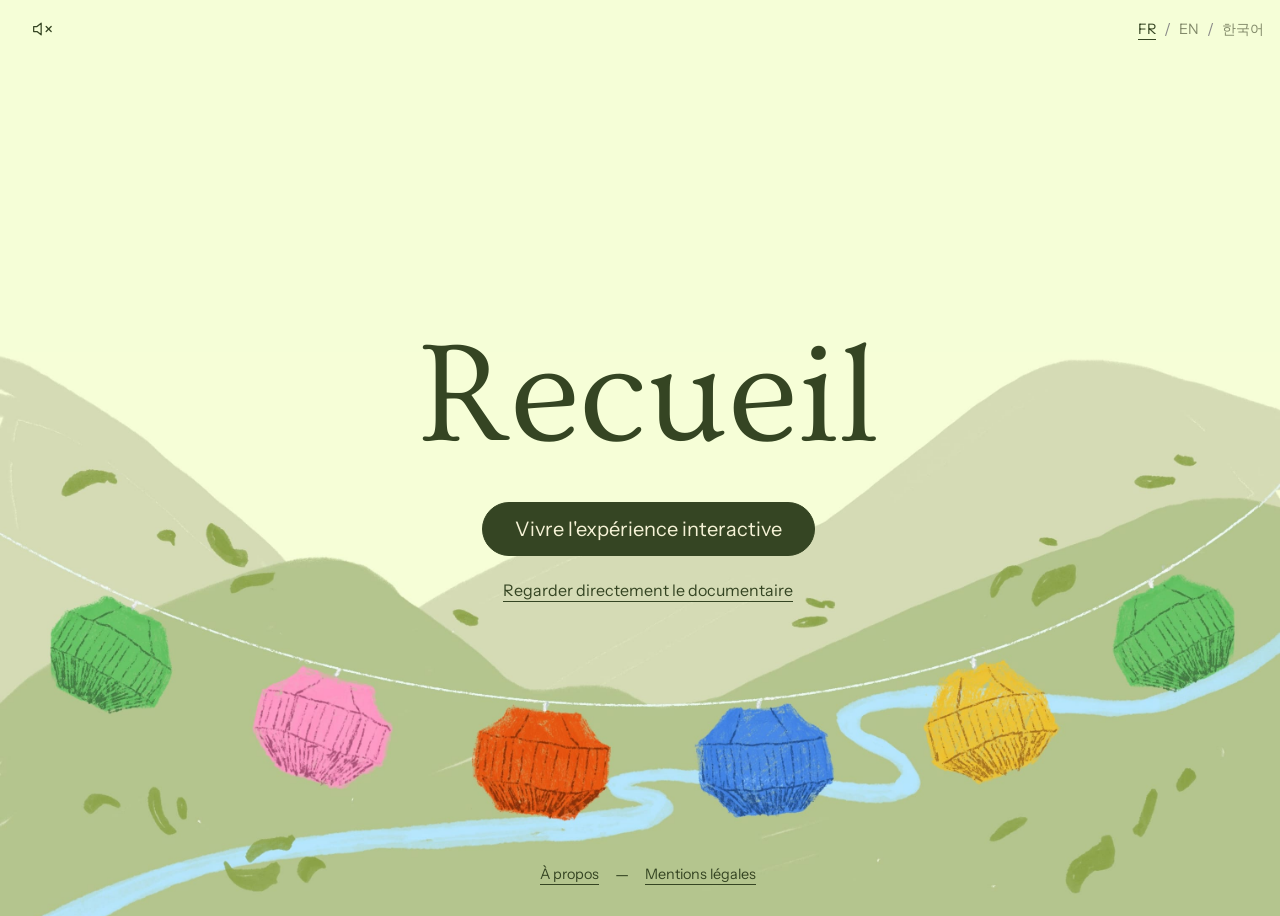
==== index.html @ cec6df80 "add player intro" ====
<!doctype html>
<html lang="en">
  <head>
    <meta charset="UTF-8" />
    <meta name="viewport" content="width=device-width, initial-scale=1.0" />
    <link rel="preconnect" href="https://fonts.googleapis.com" />
    <link rel="preconnect" href="https://fonts.gstatic.com" crossorigin />
    <link
      href="https://fonts.googleapis.com/css2?family=Gowun+Batang&family=Instrument+Sans:ital,wght@0,400..700;1,400..700&family=Ovo&display=swap"
      rel="stylesheet"
    />
    <script src="script/script.js" defer></script>
    <link rel="stylesheet" href="styles/style.css" />
    <link rel="stylesheet" href="styles/index.css" />
    <title>Recueil</title>
    <link rel="icon" type="image/x-icon" href="img/temple.png" />
  </head>
  <body>
    <header>
      <button class="son" id="btnSon">
        <svg
          width="20"
          height="20"
          viewBox="0 0 24 24"
          fill="none"
          stroke="#354523"
          stroke-width="1.5"
          stroke-linecap="round"
          stroke-linejoin="round"
        >
          <polygon points="11 5 6 9 2 9 2 15 6 15 11 19 11 5" />
          <line x1="23" y1="9" x2="17" y2="15" />
          <line x1="17" y1="9" x2="23" y2="15" />
        </svg>
      </button>
      <nav class="langues">
        <a href="#" class="actif" onclick="changerLangue('fr', this)">FR</a>
        <span>/</span>
        <a href="#" onclick="changerLangue('en', this)">EN</a>
        <span>/</span>
        <a href="#" onclick="changerLangue('kr', this)">한국어</a>
      </nav>
    </header>

    <main>
      <h1 data-traduction="titre">Recueil</h1>
      <a href="player-intro.html" data-traduction="bouton" class="btn"
        >Vivre l'expérience interactive</a
      >
      <a href="player-full.html" data-traduction="lien" class="link"
        >Regarder directement le documentaire</a
      >
    </main>

    <footer>
      <a href="a-propos.html" data-traduction="a-propos" class="link"
        >À propos</a
      >
      <span>—</span>
      <a
        href="mentions-legales.html"
        data-traduction="mentions-legales"
        class="link"
        >Mentions légales</a
      >
    </footer>
  </body>
</html>
---- styles/style.css ----
*,
*::before,
*::after {
  box-sizing: border-box;
}

html {
  margin: 0;
  padding: 0;
}

h1,
h2,
h3,
h4,
h5,
p,
a {
  margin: 0;
}

.link {
  position: relative;
  cursor: pointer;
}

.link::before,
.langues a::before {
  content: "";
  width: 100%;
  height: 1px;
  position: absolute;
  background-color: #354523;
  bottom: -2px;
  display: block;
  right: 0;
  transition: all 0.2s ease-out;
}

.link:hover {
  &::before {
    width: 0%;
    transition: all 0.2s ease-out;
  }
}

/* ── HEADER ── */
header {
  position: fixed;
  top: 0;
  width: 100%;
  display: flex;
  justify-content: space-between;
  align-items: center;
  padding: 1.2rem 1.5rem;
}

.son {
  background: none;
  background-color: transparent;
  border: none;
  cursor: pointer;
  padding: 0;
  margin: 0;
  display: flex;
  align-items: center;
  outline: none;
  appearance: none;
  -webkit-appearance: none;
  box-shadow: none;
}

.langues {
  display: flex;
  align-items: center;
  gap: 0.5rem;
}

.langues a {
  color: #828a6a;
  text-decoration: none;
  position: relative;
  font-size: 0.9rem;
}

.langues a.actif,
.langues a:hover {
  color: #354523;
  transition: all 0.2s ease-out;
}

.langues a.actif::before {
  opacity: 1;
  transition: all 0.2s ease-out;
}

.langues a:not(.actif)::before {
  opacity: 0;
  transition: all 0.2s ease-out;
}

.langues span {
  color: #888888;
}

/* ── FOOTER ── */
footer {
  position: fixed;
  bottom: 0;
  width: 100%;
  color: #354523;
  display: flex;
  justify-content: center;
  align-items: center;
  gap: 1rem;
  padding: 1rem 0;
}

footer a {
  font-family: "Instrument Sans", sans-serif;
  font-weight: 400;
  font-size: 0.9rem;
}
---- styles/index.css ----
body {
  overflow: hidden;
  background-color: #f5fed7;
  background-image: url("../img/home-bg.jpg");
  background-size: 100% auto;
  background-position: center calc(100% + 2rem);
  background-repeat: no-repeat;
  color: #354523;
  display: flex;
  flex-direction: column;
  justify-content: center;
  align-items: center;
  font-family: "Instrument Sans", sans-serif;
  height: 100vh;
  width: 100vw;
  gap: 2rem;
}

/* ── MAIN ── */
main {
  display: flex;
  flex-direction: column;
  align-items: center;
  gap: 24px;
  text-align: center;
}

h1.coreen {
  font-family: "Gowun Batang", serif;
  font-weight: 400;
  font-size: 208px;
  line-height: 100%;
  letter-spacing: 0%;
}

h1 {
  font-family: "Ovo", serif;
  font-weight: 400;
  font-size: 9rem;
}

a {
  font-family: "Instrument Sans", sans-serif;
  font-weight: 400;
  font-size: 1rem;
  text-decoration: none;
  color: inherit;
}

a.btn {
  border: 1px solid #354523;
  font-size: calc(20 / 16 * 1rem);
  border-radius: 999px;
  padding: 14px 32px;
  background-color: #354523;
  color: #f5f2d6;
}
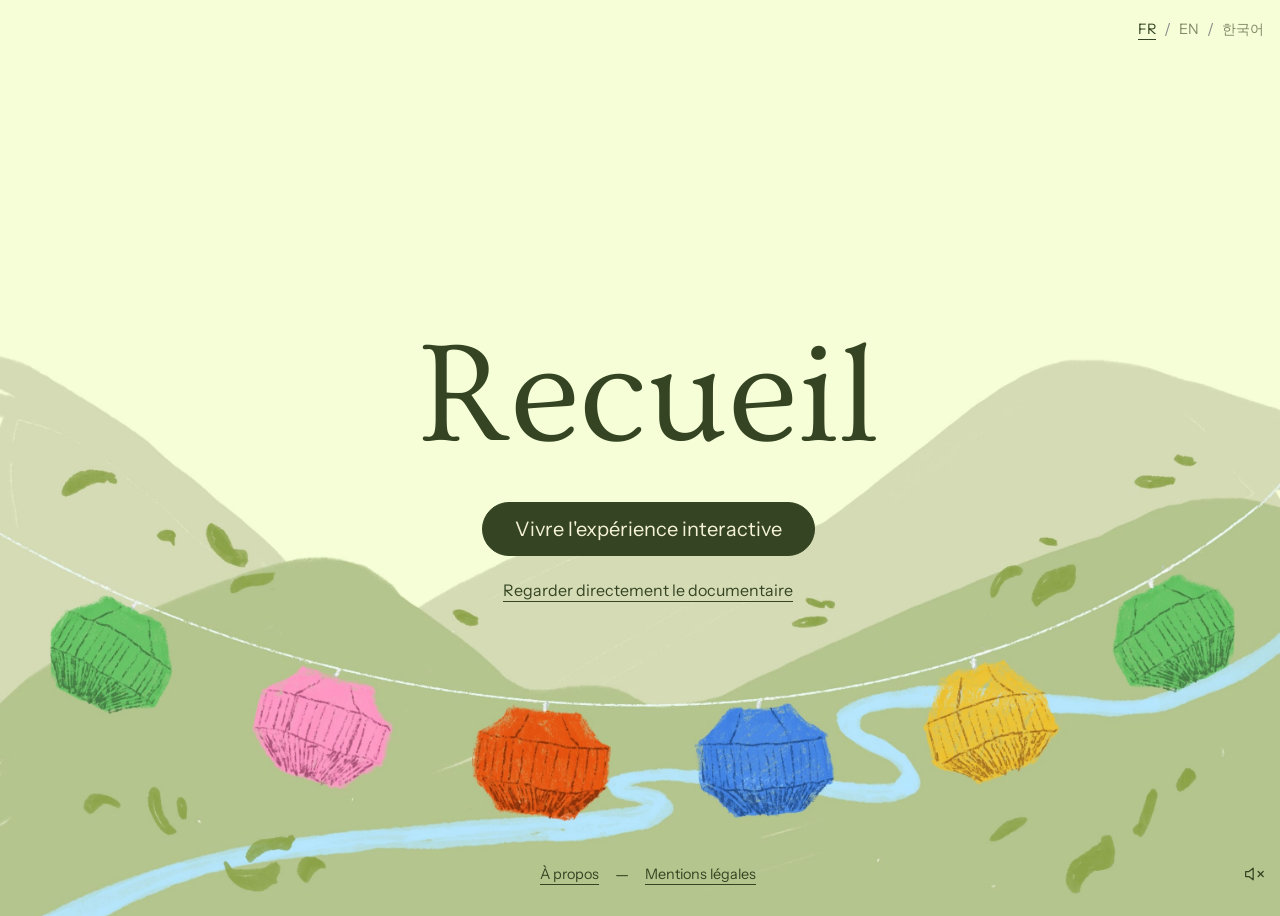
==== commit 8dcc9b75: "bouton retour player intro" ====
--- a/index.html
+++ b/index.html
@@ -17,22 +17,6 @@
   </head>
   <body>
     <header>
-      <button class="son" id="btnSon">
-        <svg
-          width="20"
-          height="20"
-          viewBox="0 0 24 24"
-          fill="none"
-          stroke="#354523"
-          stroke-width="1.5"
-          stroke-linecap="round"
-          stroke-linejoin="round"
-        >
-          <polygon points="11 5 6 9 2 9 2 15 6 15 11 19 11 5" />
-          <line x1="23" y1="9" x2="17" y2="15" />
-          <line x1="17" y1="9" x2="23" y2="15" />
-        </svg>
-      </button>
       <nav class="langues">
         <a href="#" class="actif" onclick="changerLangue('fr', this)">FR</a>
         <span>/</span>
@@ -57,12 +41,24 @@
         >À propos</a
       >
       <span>—</span>
-      <a
-        href="mentions-legales.html"
-        data-traduction="mentions-legales"
-        class="link"
-        >Mentions légales</a
-      >
-    </footer>
+      <a href="mentions-legales.html" data-traduction="mentions-legales" class="link" >Mentions légales</a>
+    <button class="son" id="btnSon">
+    <svg
+      width="20"
+      height="20"
+      viewBox="0 0 24 24"
+      fill="none"
+      stroke="#354523"
+      stroke-width="1.5"
+      stroke-linecap="round"
+      stroke-linejoin="round"
+    >
+      <polygon points="11 5 6 9 2 9 2 15 6 15 11 19 11 5" />
+      <line x1="23" y1="9" x2="17" y2="15" />
+      <line x1="17" y1="9" x2="23" y2="15" />
+    </svg>
+  </button>
+    
+  </footer>
   </body>
 </html>
--- a/styles/style.css
+++ b/styles/style.css
@@ -17,6 +17,20 @@
 p,
 a {
   margin: 0;
+}
+
+h1,
+h2,
+h3,
+h4,
+h5 {
+  font-family: "Ovo", serif;
+}
+
+body {
+  background-color: #f5fed7;
+  color: #354523;
+  font-family: "Instrument Sans", sans-serif;
 }
 
 .link {
@@ -50,7 +64,7 @@
   top: 0;
   width: 100%;
   display: flex;
-  justify-content: space-between;
+  justify-content: flex-end;
   align-items: center;
   padding: 1.2rem 1.5rem;
 }
@@ -68,6 +82,9 @@
   appearance: none;
   -webkit-appearance: none;
   box-shadow: none;
+  position: absolute;
+  bottom: 1rem;
+  right: 1.5rem;
 }
 
 .langues {
@@ -112,8 +129,8 @@
   display: flex;
   justify-content: center;
   align-items: center;
-  gap: 1rem;
-  padding: 1rem 0;
+  gap: 1rem; 
+  padding: 1rem 1.5rem;
 }
 
 footer a {
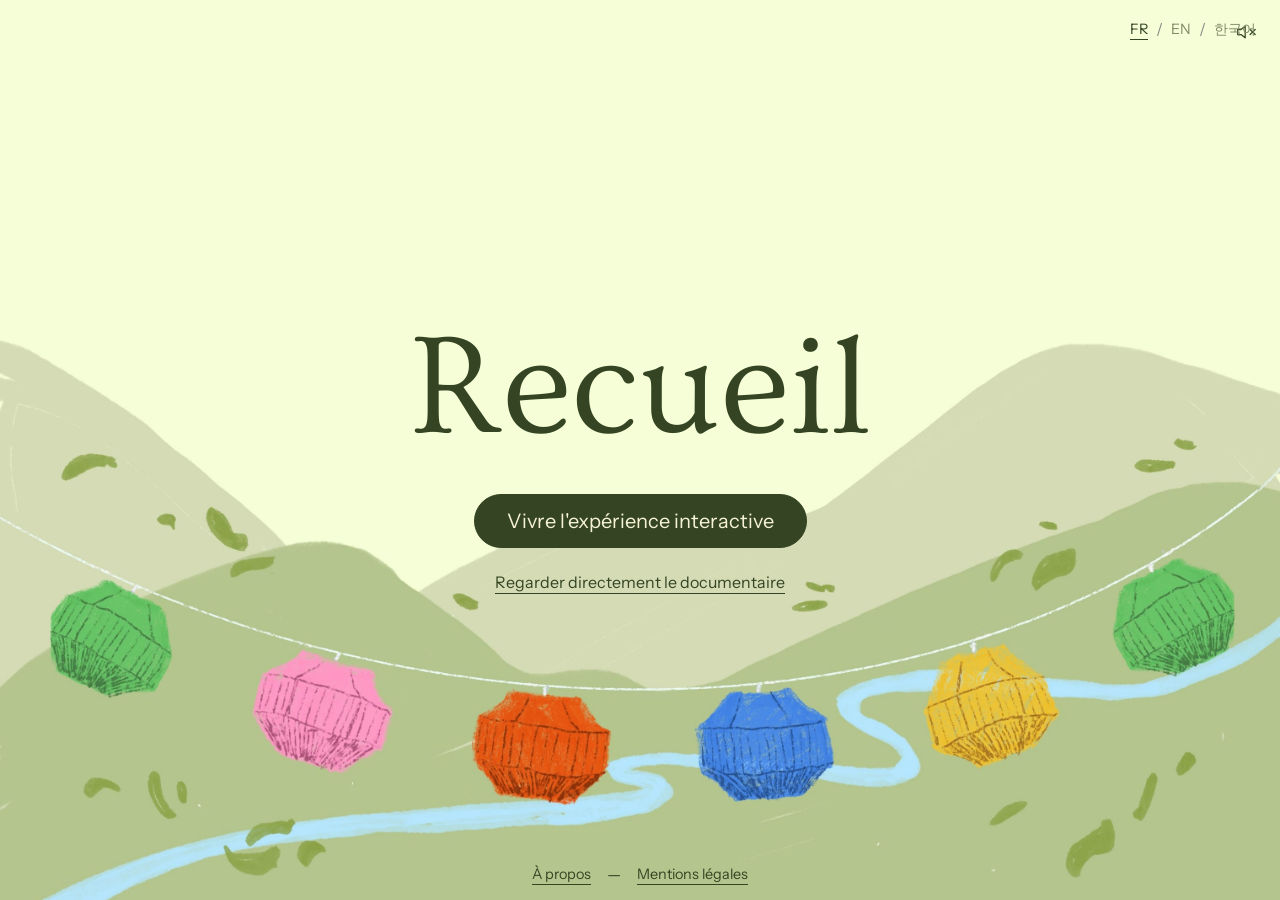
==== commit 621ec681: "change translation" ====
--- a/index.html
+++ b/index.html
@@ -12,11 +12,27 @@
     <script src="script/script.js" defer></script>
     <link rel="stylesheet" href="styles/style.css" />
     <link rel="stylesheet" href="styles/index.css" />
-    <title>Recueil</title>
+    <title data-traduction="title">Recueil</title>
     <link rel="icon" type="image/x-icon" href="img/temple.png" />
   </head>
   <body>
     <header>
+      <button class="son" id="btnSon">
+        <svg
+          width="20"
+          height="20"
+          viewBox="0 0 24 24"
+          fill="none"
+          stroke="#354523"
+          stroke-width="1.5"
+          stroke-linecap="round"
+          stroke-linejoin="round"
+        >
+          <polygon points="11 5 6 9 2 9 2 15 6 15 11 19 11 5" />
+          <line x1="23" y1="9" x2="17" y2="15" />
+          <line x1="17" y1="9" x2="23" y2="15" />
+        </svg>
+      </button>
       <nav class="langues">
         <a href="#" class="actif" onclick="changerLangue('fr', this)">FR</a>
         <span>/</span>
@@ -27,38 +43,26 @@
     </header>
 
     <main>
-      <h1 data-traduction="titre">Recueil</h1>
-      <a href="player-intro.html" data-traduction="bouton" class="btn"
+      <h1 data-traduction="h1">Recueil</h1>
+      <a href="player-intro.html" data-traduction="btn-experience" class="btn"
         >Vivre l'expérience interactive</a
       >
-      <a href="player-full.html" data-traduction="lien" class="link"
+      <a href="player-full.html" data-traduction="link-full" class="link"
         >Regarder directement le documentaire</a
       >
     </main>
 
     <footer>
-      <a href="a-propos.html" data-traduction="a-propos" class="link"
+      <a href="a-propos.html" data-traduction="about" class="link"
         >À propos</a
       >
       <span>—</span>
-      <a href="mentions-legales.html" data-traduction="mentions-legales" class="link" >Mentions légales</a>
-    <button class="son" id="btnSon">
-    <svg
-      width="20"
-      height="20"
-      viewBox="0 0 24 24"
-      fill="none"
-      stroke="#354523"
-      stroke-width="1.5"
-      stroke-linecap="round"
-      stroke-linejoin="round"
-    >
-      <polygon points="11 5 6 9 2 9 2 15 6 15 11 19 11 5" />
-      <line x1="23" y1="9" x2="17" y2="15" />
-      <line x1="17" y1="9" x2="23" y2="15" />
-    </svg>
-  </button>
-    
-  </footer>
+      <a
+        href="mentions-legales.html"
+        data-traduction="legal-notices"
+        class="link"
+        >Mentions légales</a
+      >
+    </footer>
   </body>
 </html>
--- a/styles/style.css
+++ b/styles/style.css
@@ -9,6 +9,7 @@
   padding: 0;
 }
 
+body,
 h1,
 h2,
 h3,
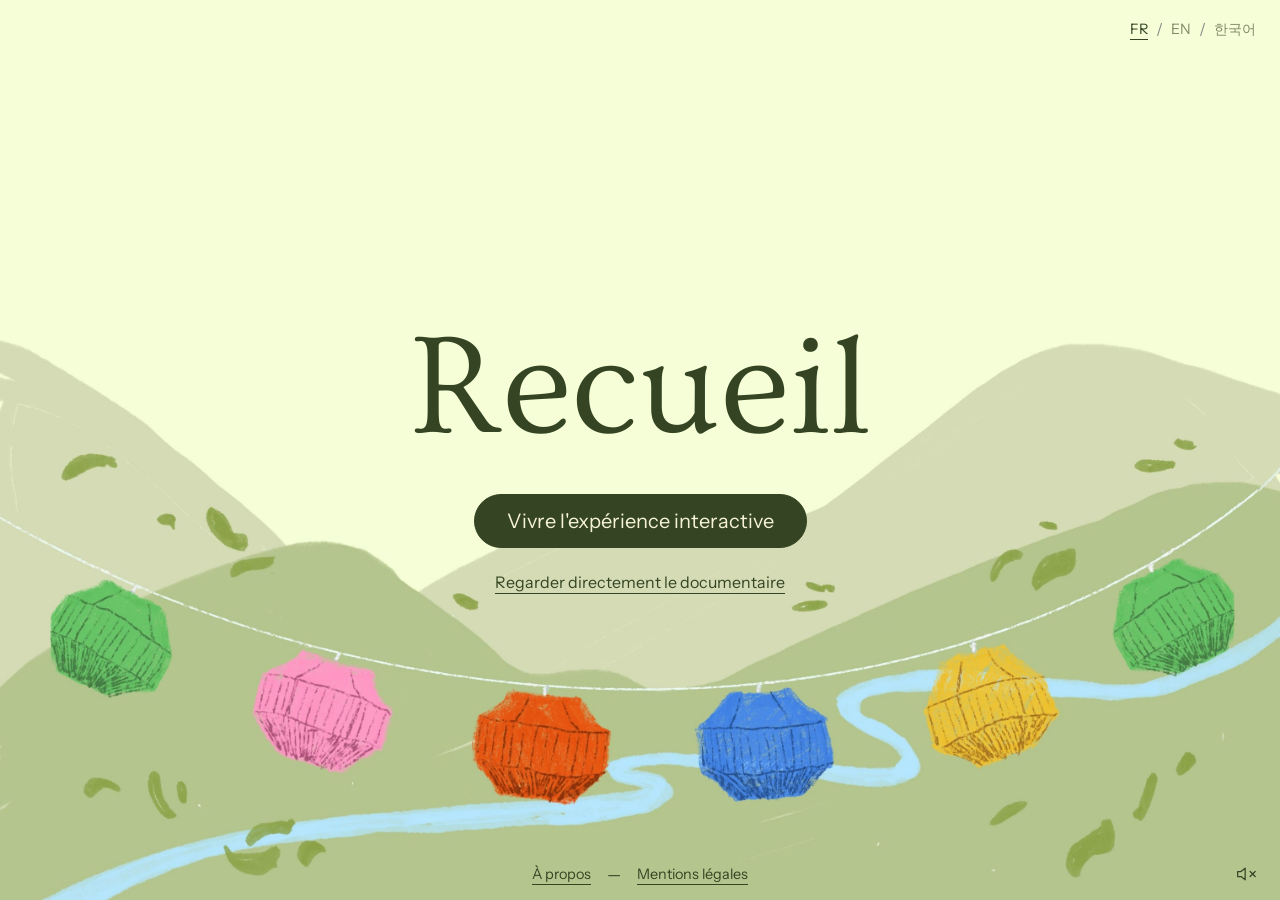
==== commit 2e62e947: "Merge branch 'main' of https://github.com/Ayoub060/recueil" ====
--- a/index.html
+++ b/index.html
@@ -17,22 +17,6 @@
   </head>
   <body>
     <header>
-      <button class="son" id="btnSon">
-        <svg
-          width="20"
-          height="20"
-          viewBox="0 0 24 24"
-          fill="none"
-          stroke="#354523"
-          stroke-width="1.5"
-          stroke-linecap="round"
-          stroke-linejoin="round"
-        >
-          <polygon points="11 5 6 9 2 9 2 15 6 15 11 19 11 5" />
-          <line x1="23" y1="9" x2="17" y2="15" />
-          <line x1="17" y1="9" x2="23" y2="15" />
-        </svg>
-      </button>
       <nav class="langues">
         <a href="#" class="actif" onclick="changerLangue('fr', this)">FR</a>
         <span>/</span>
@@ -57,12 +41,24 @@
         >À propos</a
       >
       <span>—</span>
-      <a
-        href="mentions-legales.html"
-        data-traduction="legal-notices"
-        class="link"
-        >Mentions légales</a
-      >
-    </footer>
+      <a href="mentions-legales.html" data-traduction="legal-notices" class="link" >Mentions légales</a>
+    <button class="son" id="btnSon">
+    <svg
+      width="20"
+      height="20"
+      viewBox="0 0 24 24"
+      fill="none"
+      stroke="#354523"
+      stroke-width="1.5"
+      stroke-linecap="round"
+      stroke-linejoin="round"
+    >
+      <polygon points="11 5 6 9 2 9 2 15 6 15 11 19 11 5" />
+      <line x1="23" y1="9" x2="17" y2="15" />
+      <line x1="17" y1="9" x2="23" y2="15" />
+    </svg>
+  </button>
+    
+  </footer>
   </body>
 </html>
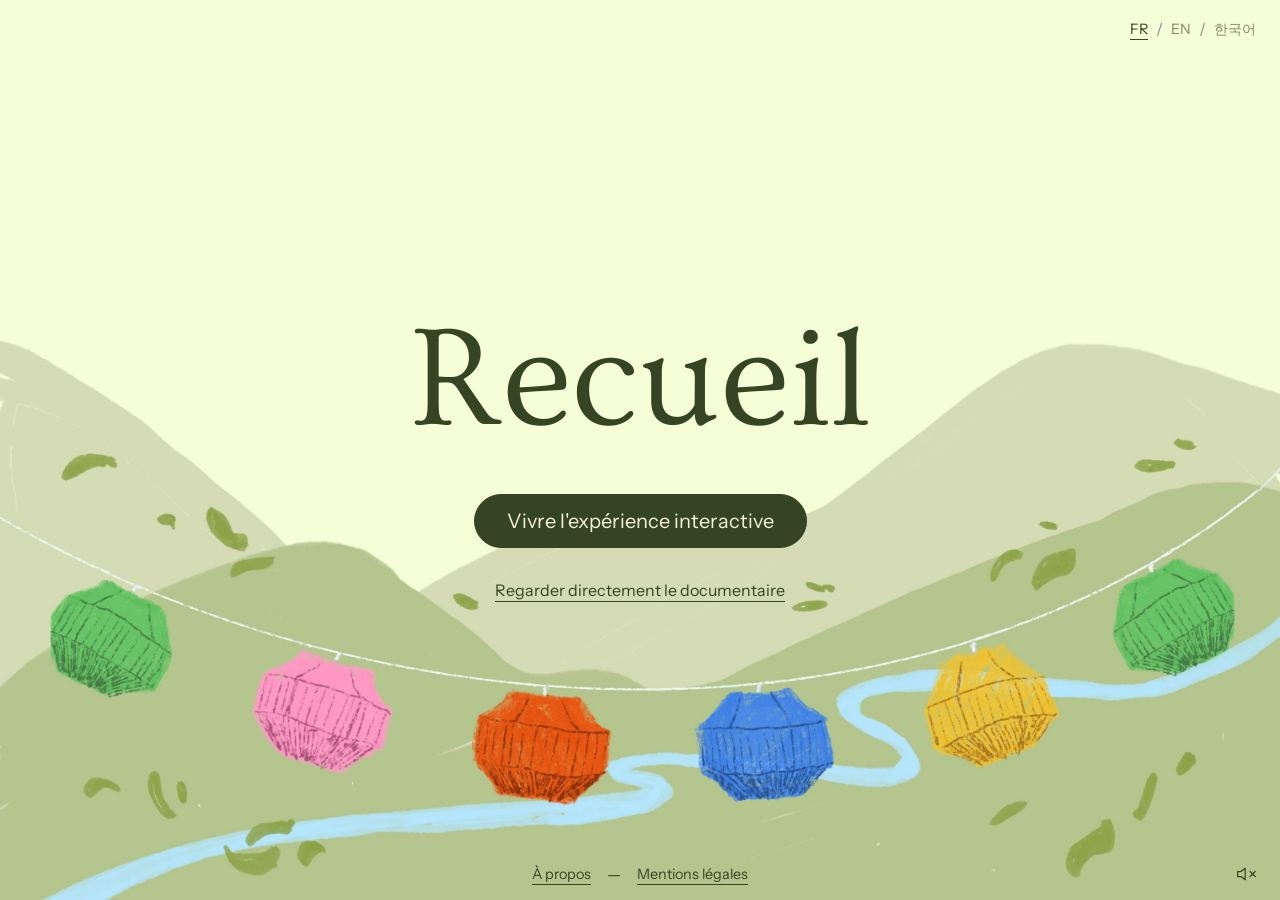
==== commit fc340bf9: "favicon change" ====
--- a/index.html
+++ b/index.html
@@ -13,7 +13,7 @@
     <link rel="stylesheet" href="styles/style.css" />
     <link rel="stylesheet" href="styles/index.css" />
     <title data-traduction="title">Recueil</title>
-    <link rel="icon" type="image/x-icon" href="img/temple.png" />
+    <link rel="icon" type="image/x-icon" href="img/favicon.png" />
   </head>
   <body>
     <header>
@@ -37,28 +37,30 @@
     </main>
 
     <footer>
-      <a href="a-propos.html" data-traduction="about" class="link"
-        >À propos</a
+      <a href="a-propos.html" data-traduction="about" class="link">À propos</a>
+      <span>—</span>
+      <a
+        href="mentions-legales.html"
+        data-traduction="legal-notices"
+        class="link"
+        >Mentions légales</a
       >
-      <span>—</span>
-      <a href="mentions-legales.html" data-traduction="legal-notices" class="link" >Mentions légales</a>
-    <button class="son" id="btnSon">
-    <svg
-      width="20"
-      height="20"
-      viewBox="0 0 24 24"
-      fill="none"
-      stroke="#354523"
-      stroke-width="1.5"
-      stroke-linecap="round"
-      stroke-linejoin="round"
-    >
-      <polygon points="11 5 6 9 2 9 2 15 6 15 11 19 11 5" />
-      <line x1="23" y1="9" x2="17" y2="15" />
-      <line x1="17" y1="9" x2="23" y2="15" />
-    </svg>
-  </button>
-    
-  </footer>
+      <button class="son" id="btnSon">
+        <svg
+          width="20"
+          height="20"
+          viewBox="0 0 24 24"
+          fill="none"
+          stroke="#354523"
+          stroke-width="1.5"
+          stroke-linecap="round"
+          stroke-linejoin="round"
+        >
+          <polygon points="11 5 6 9 2 9 2 15 6 15 11 19 11 5" />
+          <line x1="23" y1="9" x2="17" y2="15" />
+          <line x1="17" y1="9" x2="23" y2="15" />
+        </svg>
+      </button>
+    </footer>
   </body>
 </html>
--- a/styles/style.css
+++ b/styles/style.css
@@ -70,22 +70,8 @@
   padding: 1.2rem 1.5rem;
 }
 
-.son {
-  background: none;
-  background-color: transparent;
-  border: none;
-  cursor: pointer;
-  padding: 0;
-  margin: 0;
-  display: flex;
-  align-items: center;
-  outline: none;
-  appearance: none;
-  -webkit-appearance: none;
-  box-shadow: none;
-  position: absolute;
-  bottom: 1rem;
-  right: 1.5rem;
+header .fil a {
+  color: #354523;
 }
 
 .langues {
@@ -121,6 +107,23 @@
   color: #888888;
 }
 
+a {
+  font-family: "Instrument Sans", sans-serif;
+  font-weight: 400;
+  font-size: 1rem;
+  text-decoration: none;
+  color: inherit;
+}
+
+a.btn {
+  border: 1px solid #354523;
+  font-size: calc(20 / 16 * 1rem);
+  border-radius: 999px;
+  padding: 14px 32px;
+  background-color: #354523;
+  color: #f5f2d6;
+}
+
 /* ── FOOTER ── */
 footer {
   position: fixed;
@@ -130,7 +133,7 @@
   display: flex;
   justify-content: center;
   align-items: center;
-  gap: 1rem; 
+  gap: 1rem;
   padding: 1rem 1.5rem;
 }
 
@@ -139,3 +142,21 @@
   font-weight: 400;
   font-size: 0.9rem;
 }
+
+.son {
+  background: none;
+  background-color: transparent;
+  border: none;
+  cursor: pointer;
+  padding: 0;
+  margin: 0;
+  display: flex;
+  align-items: center;
+  outline: none;
+  appearance: none;
+  -webkit-appearance: none;
+  box-shadow: none;
+  position: absolute;
+  bottom: 1rem;
+  right: 1.5rem;
+}
--- a/styles/index.css
+++ b/styles/index.css
@@ -21,16 +21,8 @@
   display: flex;
   flex-direction: column;
   align-items: center;
-  gap: 24px;
+  gap: 2rem;
   text-align: center;
-}
-
-h1.coreen {
-  font-family: "Gowun Batang", serif;
-  font-weight: 400;
-  font-size: 208px;
-  line-height: 100%;
-  letter-spacing: 0%;
 }
 
 h1 {
@@ -39,19 +31,7 @@
   font-size: 9rem;
 }
 
-a {
-  font-family: "Instrument Sans", sans-serif;
-  font-weight: 400;
-  font-size: 1rem;
-  text-decoration: none;
-  color: inherit;
+h1.coreen {
+  font-family: "Gowun Batang", serif;
+  line-height: 1.2;
 }
-
-a.btn {
-  border: 1px solid #354523;
-  font-size: calc(20 / 16 * 1rem);
-  border-radius: 999px;
-  padding: 14px 32px;
-  background-color: #354523;
-  color: #f5f2d6;
-}
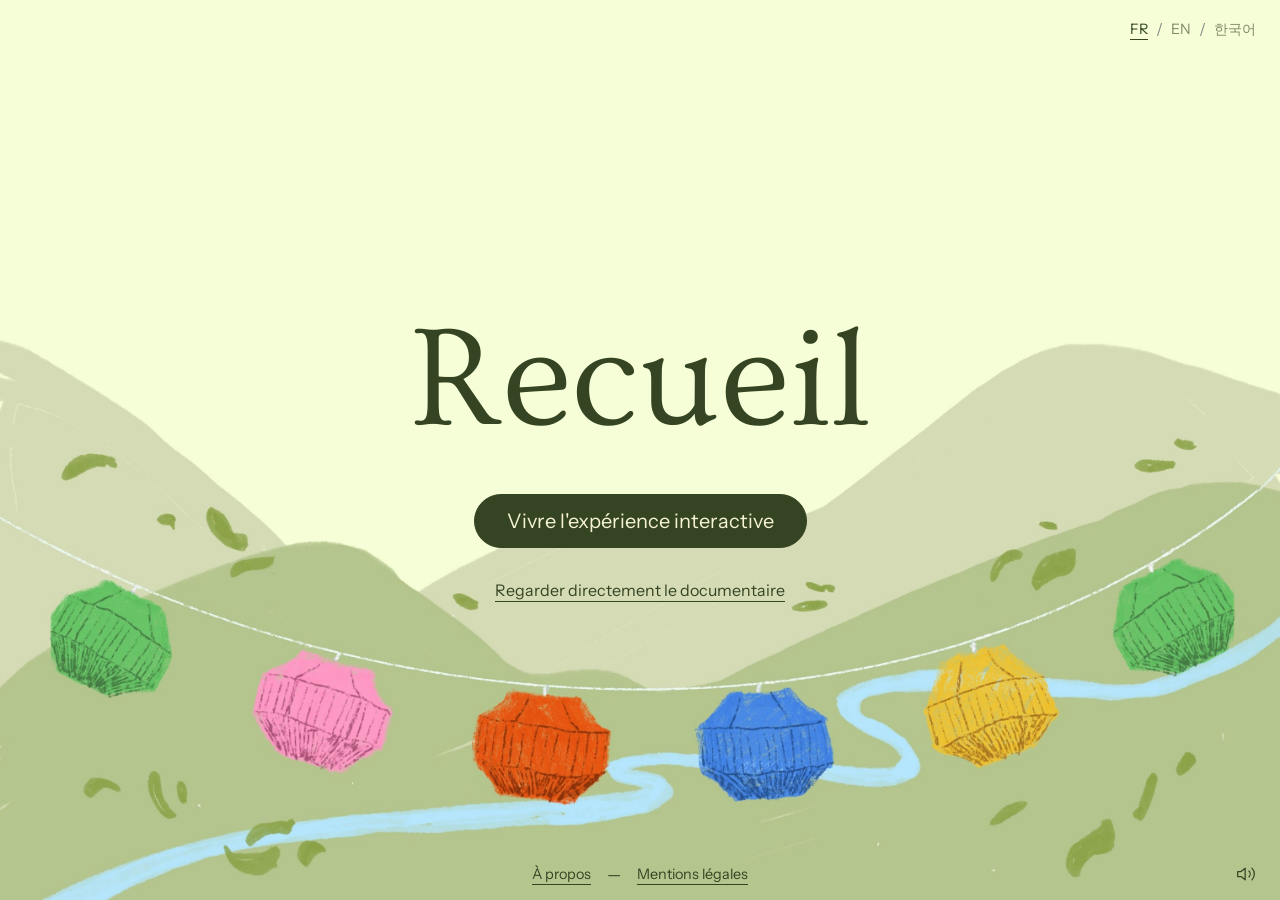
==== commit f40a182c: "icone de son + redirection vers page map auto" ====
--- a/index.html
+++ b/index.html
@@ -46,21 +46,19 @@
         >Mentions légales</a
       >
       <button class="son" id="btnSon">
-        <svg
-          width="20"
-          height="20"
-          viewBox="0 0 24 24"
-          fill="none"
-          stroke="#354523"
-          stroke-width="1.5"
-          stroke-linecap="round"
-          stroke-linejoin="round"
-        >
-          <polygon points="11 5 6 9 2 9 2 15 6 15 11 19 11 5" />
-          <line x1="23" y1="9" x2="17" y2="15" />
-          <line x1="17" y1="9" x2="23" y2="15" />
-        </svg>
-      </button>
+  <!-- Icône son actif (ondes) -->
+  <svg class="icon-son-on" width="20" height="20" viewBox="0 0 24 24" fill="none" stroke="#354523" stroke-width="1.5" stroke-linecap="round" stroke-linejoin="round">
+    <polygon points="11 5 6 9 2 9 2 15 6 15 11 19 11 5"/>
+    <path d="M15.54 8.46a5 5 0 0 1 0 7.07"/>
+    <path d="M19.07 4.93a10 10 0 0 1 0 14.14"/>
+  </svg>
+  <!-- Icône son muet (avec X) -->
+  <svg class="icon-son-off" width="20" height="20" viewBox="0 0 24 24" fill="none" stroke="#354523" stroke-width="1.5" stroke-linecap="round" stroke-linejoin="round">
+    <polygon points="11 5 6 9 2 9 2 15 6 15 11 19 11 5"/>
+    <line x1="23" y1="9" x2="17" y2="15"/>
+    <line x1="17" y1="9" x2="23" y2="15"/>
+  </svg>
+</button>
     </footer>
   </body>
 </html>
--- a/styles/style.css
+++ b/styles/style.css
@@ -160,3 +160,21 @@
   bottom: 1rem;
   right: 1.5rem;
 }
+
+/* Par défaut : son ON visible, son OFF caché */
+.icon-son-on {
+  display: block;
+}
+
+.icon-son-off {
+  display: none;
+}
+
+/* Quand muted : son ON caché, son OFF visible */
+.son.muted .icon-son-on {
+  display: none;
+}
+
+.son.muted .icon-son-off {
+  display: block;
+}
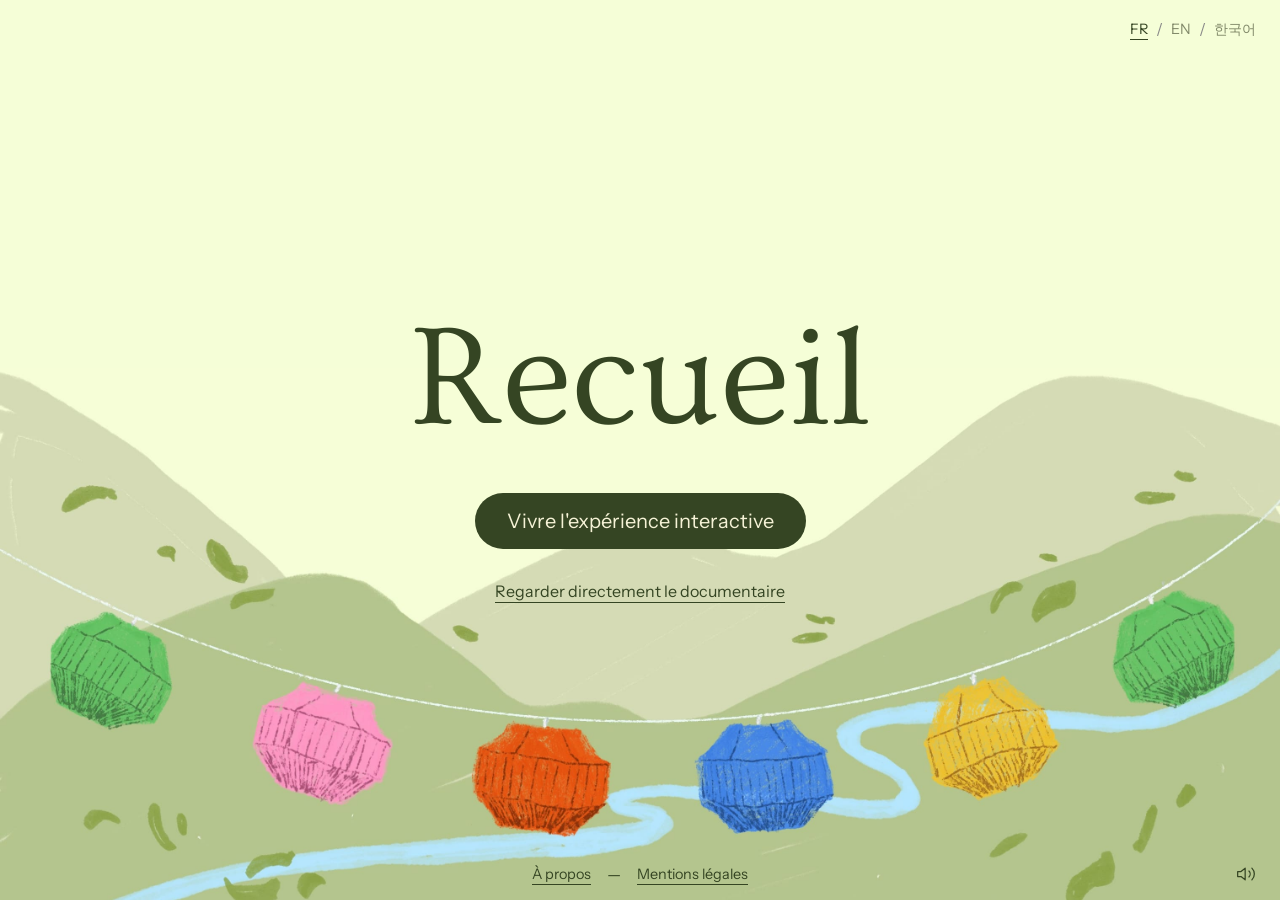
==== commit e4b1a9a4: "Merge branch 'main' of https://github.com/Ayoub060/recueil" ====
--- a/index.html
+++ b/index.html
@@ -46,19 +46,39 @@
         >Mentions légales</a
       >
       <button class="son" id="btnSon">
-  <!-- Icône son actif (ondes) -->
-  <svg class="icon-son-on" width="20" height="20" viewBox="0 0 24 24" fill="none" stroke="#354523" stroke-width="1.5" stroke-linecap="round" stroke-linejoin="round">
-    <polygon points="11 5 6 9 2 9 2 15 6 15 11 19 11 5"/>
-    <path d="M15.54 8.46a5 5 0 0 1 0 7.07"/>
-    <path d="M19.07 4.93a10 10 0 0 1 0 14.14"/>
-  </svg>
-  <!-- Icône son muet (avec X) -->
-  <svg class="icon-son-off" width="20" height="20" viewBox="0 0 24 24" fill="none" stroke="#354523" stroke-width="1.5" stroke-linecap="round" stroke-linejoin="round">
-    <polygon points="11 5 6 9 2 9 2 15 6 15 11 19 11 5"/>
-    <line x1="23" y1="9" x2="17" y2="15"/>
-    <line x1="17" y1="9" x2="23" y2="15"/>
-  </svg>
-</button>
+        <!-- Icône son actif (ondes) -->
+        <svg
+          class="icon-son-on"
+          width="20"
+          height="20"
+          viewBox="0 0 24 24"
+          fill="none"
+          stroke="#354523"
+          stroke-width="1.5"
+          stroke-linecap="round"
+          stroke-linejoin="round"
+        >
+          <polygon points="11 5 6 9 2 9 2 15 6 15 11 19 11 5" />
+          <path d="M15.54 8.46a5 5 0 0 1 0 7.07" />
+          <path d="M19.07 4.93a10 10 0 0 1 0 14.14" />
+        </svg>
+        <!-- Icône son muet (avec X) -->
+        <svg
+          class="icon-son-off"
+          width="20"
+          height="20"
+          viewBox="0 0 24 24"
+          fill="none"
+          stroke="#354523"
+          stroke-width="1.5"
+          stroke-linecap="round"
+          stroke-linejoin="round"
+        >
+          <polygon points="11 5 6 9 2 9 2 15 6 15 11 19 11 5" />
+          <line x1="23" y1="9" x2="17" y2="15" />
+          <line x1="17" y1="9" x2="23" y2="15" />
+        </svg>
+      </button>
     </footer>
   </body>
 </html>
--- a/styles/style.css
+++ b/styles/style.css
@@ -26,6 +26,10 @@
 h4,
 h5 {
   font-family: "Ovo", serif;
+}
+
+.coreen {
+  word-break: keep-all;
 }
 
 body {
@@ -116,12 +120,18 @@
 }
 
 a.btn {
-  border: 1px solid #354523;
+  /* border: 1px solid #354523; */
   font-size: calc(20 / 16 * 1rem);
   border-radius: 999px;
-  padding: 14px 32px;
+  padding: 1rem 2rem;
   background-color: #354523;
   color: #f5f2d6;
+  transition: all 0.2s ease-out;
+}
+
+a.btn:hover {
+  background-color: #212c16;
+  transition: all 0.2s ease-out;
 }
 
 /* ── FOOTER ── */
@@ -177,4 +187,4 @@
 
 .son.muted .icon-son-off {
   display: block;
-}+}
--- a/styles/index.css
+++ b/styles/index.css
@@ -3,7 +3,7 @@
   background-color: #f5fed7;
   background-image: url("../img/home-bg.jpg");
   background-size: 100% auto;
-  background-position: center calc(100% + 2rem);
+  background-position: center calc(100% + 4rem);
   background-repeat: no-repeat;
   color: #354523;
   display: flex;
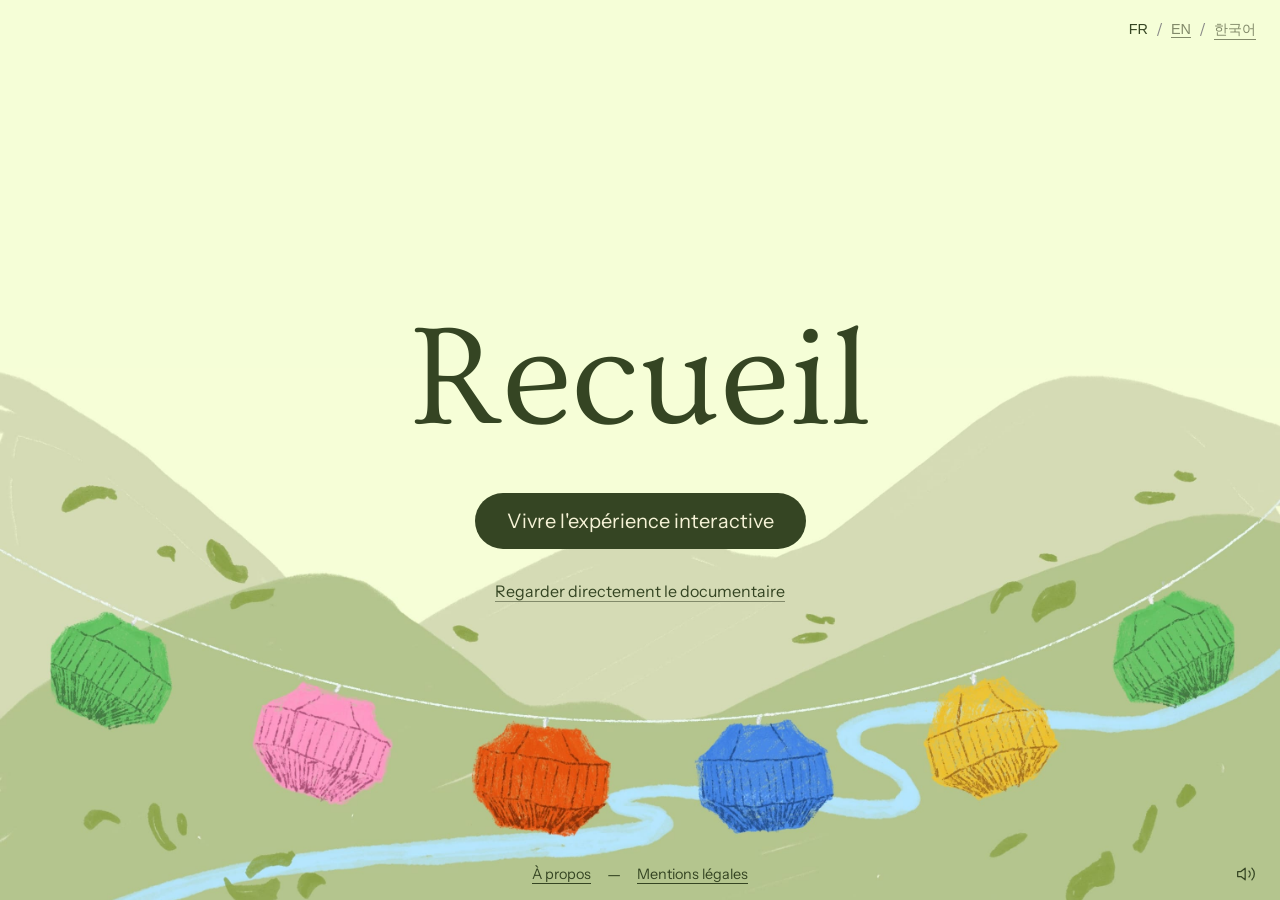
==== commit bda2b4aa: "update harmoniser style nav top" ====
--- a/index.html
+++ b/index.html
@@ -17,12 +17,30 @@
   </head>
   <body>
     <header>
-      <nav class="langues">
-        <a href="#" class="actif" onclick="changerLangue('fr', this)">FR</a>
+      <nav class="langues" aria-label="Choix de la langue">
+        <button
+          href="#"
+          class="actif top-link langue"
+          onclick="changerLangue('fr', this)"
+        >
+          FR
+        </button>
         <span>/</span>
-        <a href="#" onclick="changerLangue('en', this)">EN</a>
+        <button
+          href="#"
+          class="top-link langue"
+          onclick="changerLangue('en', this)"
+        >
+          EN
+        </button>
         <span>/</span>
-        <a href="#" onclick="changerLangue('kr', this)">한국어</a>
+        <button
+          href="#"
+          class="top-link langue"
+          onclick="changerLangue('kr', this)"
+        >
+          한국어
+        </button>
       </nav>
     </header>
 
--- a/styles/style.css
+++ b/styles/style.css
@@ -28,8 +28,20 @@
   font-family: "Ovo", serif;
 }
 
+h1.coreen {
+  font-family: "Gowun Batang", serif;
+  line-height: 1.2;
+}
+
 .coreen {
   word-break: keep-all;
+}
+
+button {
+  background-color: inherit;
+  border: inherit;
+  padding: inherit;
+  margin: inherit;
 }
 
 body {
@@ -40,27 +52,38 @@
 
 .link {
   position: relative;
+}
+
+.link,
+.top-link:not(.actif) {
   cursor: pointer;
 }
 
 .link::before,
-.langues a::before {
+.top-link::before {
   content: "";
   width: 100%;
   height: 1px;
   position: absolute;
-  background-color: #354523;
-  bottom: -2px;
+  background-color: #828a6a;
+  bottom: -1px;
   display: block;
   right: 0;
   transition: all 0.2s ease-out;
 }
 
-.link:hover {
-  &::before {
-    width: 0%;
-    transition: all 0.2s ease-out;
-  }
+.link:hover::before,
+.top-link:hover::before {
+  width: 0%;
+  transition: all 0.2s ease-out;
+}
+
+.top-link.actif::before {
+  opacity: 0;
+}
+
+footer .link::before {
+  background-color: #354523;
 }
 
 /* ── HEADER ── */
@@ -74,40 +97,36 @@
   padding: 1.2rem 1.5rem;
 }
 
-header .fil a {
-  color: #354523;
-}
-
-.langues {
+header nav {
   display: flex;
   align-items: center;
   gap: 0.5rem;
 }
 
-.langues a {
+.top-link {
   color: #828a6a;
   text-decoration: none;
   position: relative;
   font-size: 0.9rem;
 }
 
-.langues a.actif,
-.langues a:hover {
+.top-link.actif,
+.top-link:hover {
   color: #354523;
   transition: all 0.2s ease-out;
 }
 
-.langues a.actif::before {
+.header .top-link.actif::before {
+  opacity: 0;
+  transition: all 0.2s ease-out;
+}
+
+.header .top-link:not(.actif)::before {
   opacity: 1;
   transition: all 0.2s ease-out;
 }
 
-.langues a:not(.actif)::before {
-  opacity: 0;
-  transition: all 0.2s ease-out;
-}
-
-.langues span {
+header nav span {
   color: #888888;
 }
 
--- a/styles/index.css
+++ b/styles/index.css
@@ -30,8 +30,3 @@
   font-weight: 400;
   font-size: 9rem;
 }
-
-h1.coreen {
-  font-family: "Gowun Batang", serif;
-  line-height: 1.2;
-}
